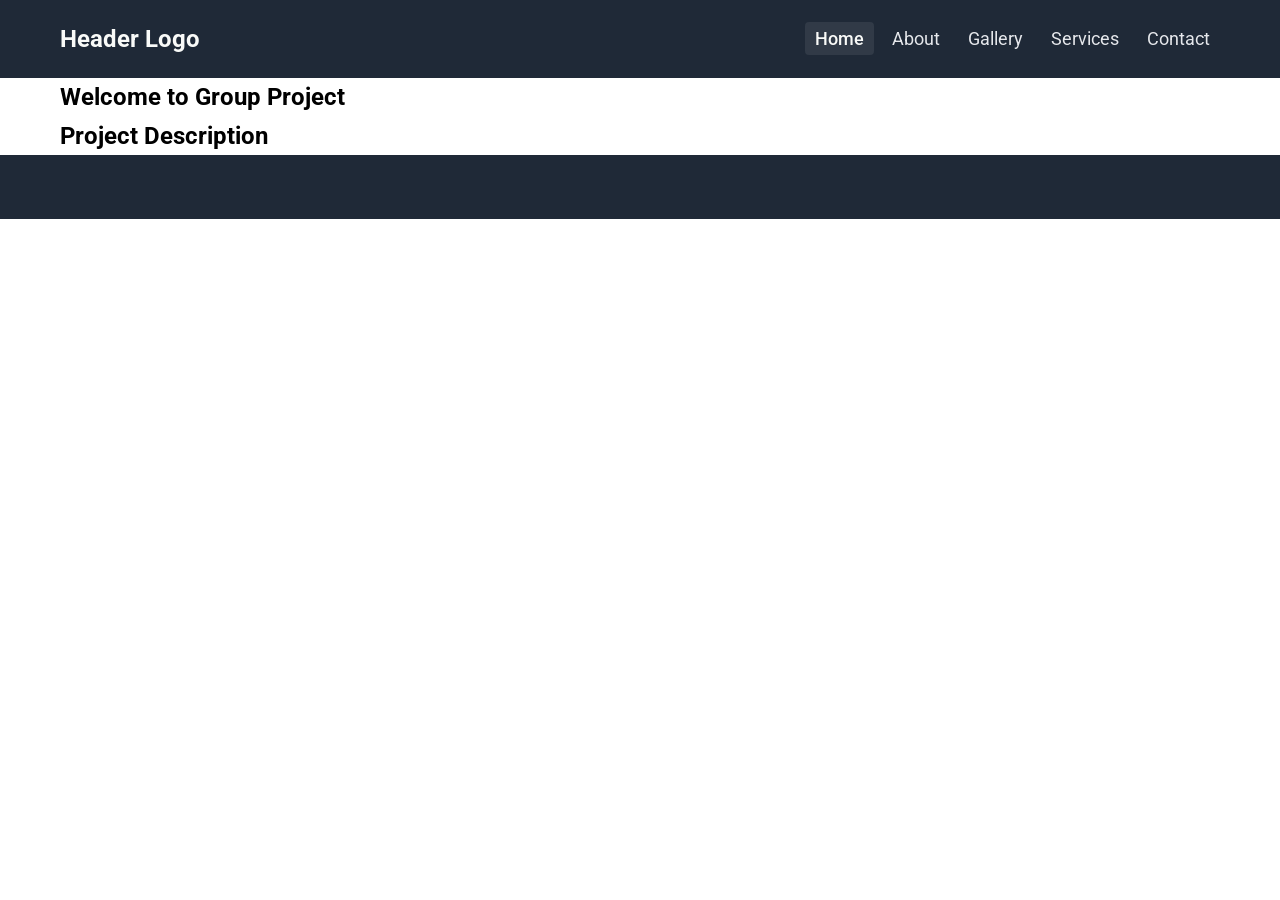
==== index.html @ 95d6ca6b "gallery link added" ====
<!DOCTYPE html>
<html lang="en">
<head>
    <meta charset="UTF-8">
    <meta name="viewport"
          content="width=device-width, initial-scale=1.0">
    <meta name="description"
          content="">
    <title>Home | Group Project</title>
    <link rel="stylesheet" href="https://cdnjs.cloudflare.com/ajax/libs/font-awesome/6.5.1/css/all.min.css">
    <link rel="stylesheet" href="css/main.css">
    <link rel="stylesheet" href="css/index.css">
</head>
<body>
    <header class="site-header">
        <div class="container">
            <a href="index.html" class="logo">Header Logo</a>
            <nav class="main-nav"
                 aria-label="Main navigation">
                <input type="checkbox"
                       id="nav-toggle"
                       class="nav-toggle-checkbox">
                <label for="nav-toggle"
                       class="nav-toggle-label"
                       aria-label="Toggle navigation menu">
                    <i class="fa-solid fa-bars"></i>
                </label>
                <ul>
                    <li><a href="index.html"
                           class="active">Home</a></li>
                    <li><a href="about.html">About</a></li>
                    <li><a href="gallery.html">Gallery</a></li>
                    <li><a href="services.html">Services</a></li>
                    <li><a href="contact.html">Contact</a></li>
                </ul>
            </nav>
        </div>
    </header>

    <main>
        <section class="hero">
            <div class="container">
                <h1>Welcome to Group Project</h1>
                <h2>Project Description</h2>

                <p></p>
            </div>
        </section>
    </main>

    <footer class="site-footer">
        <div class="container">
            <p></p>
        </div>
    </footer>
</body>
</html>
---- css/main.css ----
@import url('https://fonts.googleapis.com/css2?family=Roboto:wght@300;400;500;700&display=swap');

:root {
    --color-dark: #1F2937;
    --color-blue: #3882F6;
    --color-light-gray: #E5E7EB;
    --color-white: #F9FAF8;
    --color-page-bg: #FFFFFF;
    --color-blue-hover: #2563EB;
}

* {
    margin: 0;
    padding: 0;
    box-sizing: border-box;
}

body {
    font-family: 'Roboto', sans-serif;
    font-weight: 400;
    line-height: 1.6;
}

a {
    text-decoration: none;
}

ul {
    list-style: none;
}

.container {
    max-width: 1200px;
    margin: 0 auto;
    padding: 0 20px;
    width: 100%;
}

.btn {
    background-color: var(--color-blue);
    color: var(--color-white);
    padding: 8px 24px;
    border: none;
    border-radius: 4px;
    cursor: pointer;
    display: inline-block;
    font-size: 16px;
    font-family: inherit;
    transition: background-color 0.2s ease;
}

.btn:hover {
    background-color: var(--color-blue-hover);
}

.btn-outline {
    background-color: transparent;
    border: 2px solid var(--color-white);
    color: var(--color-white);
    border-radius: 4px;
}

.btn-outline:hover {
    background-color: var(--color-white);
    color: var(--color-blue);
}

img {

    max-width: 100%;
    height: auto;
    display: block;

}

.site-header {
    background-color: var(--color-dark);
    padding: 20px 0;
}

.site-header .container {

    display: flex;
    justify-content: space-between;
    align-items: center;
    gap: 20px;
}

.logo {
    font-size: 24px;
    font-weight: 700;
    color: var(--color-white);
}

.main-nav a {
    color: var(--color-light-gray);
    font-size: 18px;
    padding: 6px 10px;
    border-radius: 4px;
    transition: color 0.2s ease, background-color 0.2s ease;
}

.main-nav a:hover {
    color: var(--color-white);
}

.main-nav a.active {
    font-weight: 500;
    color: var(--color-white);
    background-color: rgba(255, 255, 255, 0.08);
}

.main-nav ul {
    display: flex;
    flex-direction: row;
    gap: 8px;
    align-items: center;
}

.nav-toggle-checkbox {
    display: none;
}

.nav-toggle-label {
    display: none;
    font-size: 24px;
    color: var(--color-white);
    cursor: pointer;
    padding: 4px 8px;
    border-radius: 4px;
    transition: background-color 0.2s ease;
}

.nav-toggle-label:hover {
    background-color: rgba(255, 255, 255, 0.08);
}

.site-footer {
    background-color: var(--color-dark);
    color: var(--color-light-gray);
    padding: 32px 0;
    text-align: center;
}

/* ===== MEDIA QUERIES (Phase 2, point 11) ===== */

/* Mobile: less than 768px — show burger, show vertical menu when checked */
@media (max-width: 767px) {
    .nav-toggle-label {
        display: inline-block;
    }

    .main-nav {
        position: relative;
    }

    .main-nav ul {
        display: none;
        position: absolute;
        top: calc(100% + 20px);
        right: 0;
        background-color: var(--color-dark);
        flex-direction: column;
        gap: 0;
        min-width: 220px;
        padding: 12px 16px;
        border-radius: 8px;
        box-shadow: 0 8px 24px rgba(0, 0, 0, 0.3);
        z-index: 100;
    }

    .main-nav ul li {
        width: 100%;
    }

    .main-nav ul li a {
        display: block;
        padding: 12px 16px;
        width: 100%;
        text-align: left;
        border-radius: 6px;
    }

    .main-nav ul li a:hover,
    .main-nav ul li a.active {
        background-color: rgba(255, 255, 255, 0.08);
    }

    /* CSS-only magic: when checkbox is checked, show the nav menu */
    .nav-toggle-checkbox:checked ~ ul {
        display: flex;
    }
}

/* Small mobile: tighter padding on container */
@media (max-width: 576px) {
    .container {
        padding: 0 16px;
    }

    .site-header {
        padding: 16px 0;
    }

    .logo {
        font-size: 20px;
    }
}
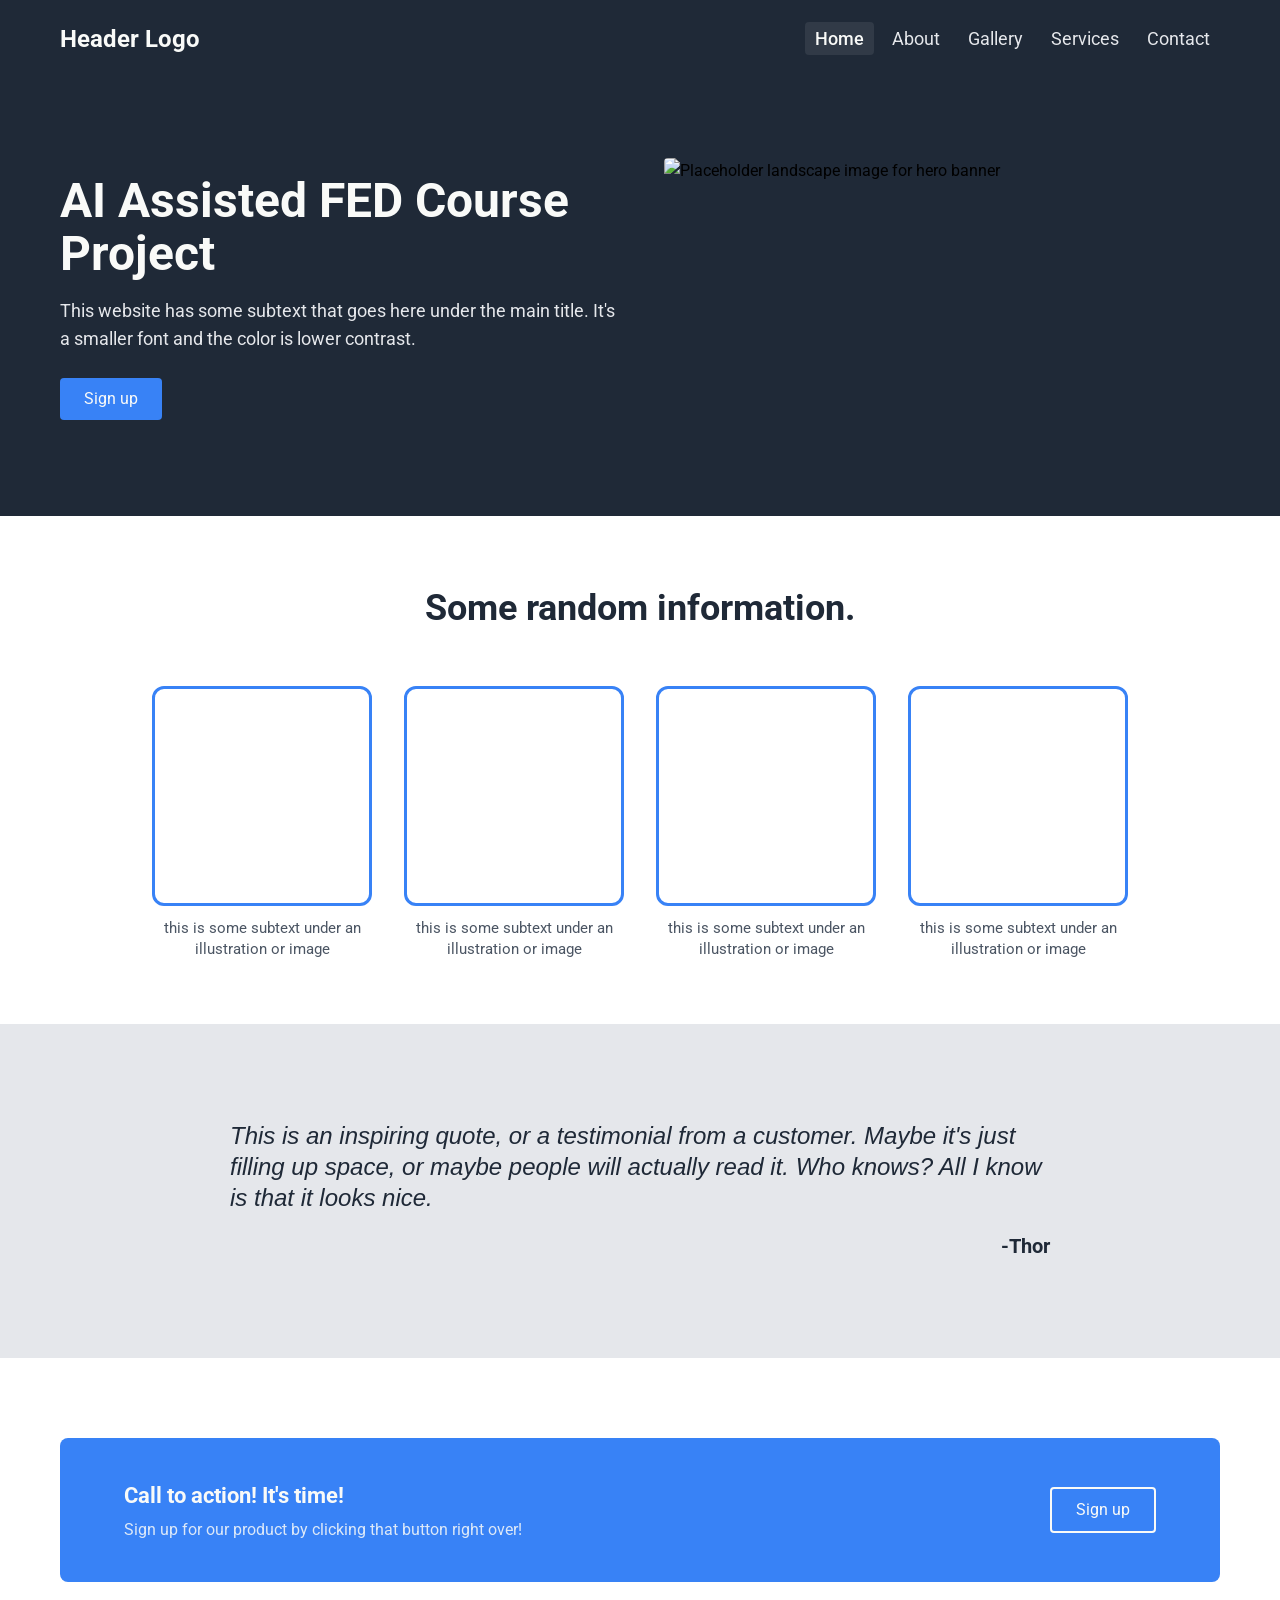
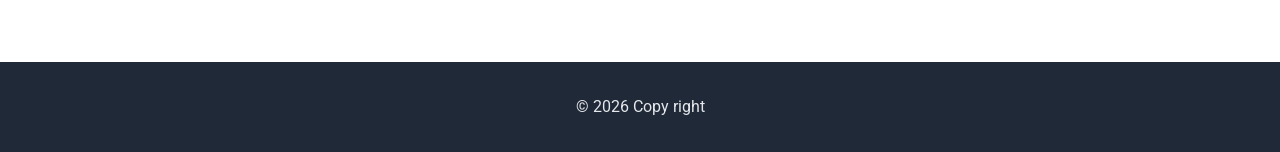
==== commit 4b489096: "index.html and main.css updated" ====
--- a/index.html
+++ b/index.html
@@ -1,33 +1,27 @@
 <!DOCTYPE html>
 <html lang="en">
+
 <head>
     <meta charset="UTF-8">
-    <meta name="viewport"
-          content="width=device-width, initial-scale=1.0">
-    <meta name="description"
-          content="">
+    <meta name="viewport" content="width=device-width, initial-scale=1.0">
+    <meta name="description" content="">
     <title>Home | Group Project</title>
     <link rel="stylesheet" href="https://cdnjs.cloudflare.com/ajax/libs/font-awesome/6.5.1/css/all.min.css">
     <link rel="stylesheet" href="css/main.css">
     <link rel="stylesheet" href="css/index.css">
 </head>
+
 <body>
     <header class="site-header">
         <div class="container">
             <a href="index.html" class="logo">Header Logo</a>
-            <nav class="main-nav"
-                 aria-label="Main navigation">
-                <input type="checkbox"
-                       id="nav-toggle"
-                       class="nav-toggle-checkbox">
-                <label for="nav-toggle"
-                       class="nav-toggle-label"
-                       aria-label="Toggle navigation menu">
+            <nav class="main-nav" aria-label="Main navigation">
+                <input type="checkbox" id="nav-toggle" class="nav-toggle-checkbox">
+                <label for="nav-toggle" class="nav-toggle-label" aria-label="Toggle navigation menu">
                     <i class="fa-solid fa-bars"></i>
                 </label>
                 <ul>
-                    <li><a href="index.html"
-                           class="active">Home</a></li>
+                    <li><a href="index.html" class="active">Home</a></li>
                     <li><a href="about.html">About</a></li>
                     <li><a href="gallery.html">Gallery</a></li>
                     <li><a href="services.html">Services</a></li>
@@ -40,18 +34,87 @@
     <main>
         <section class="hero">
             <div class="container">
-                <h1>Welcome to Group Project</h1>
-                <h2>Project Description</h2>
-
-                <p></p>
+                <div class="hero-wrapper">
+                    <div class="hero-text">
+                        <h1>AI Assisted FED Course Project</h1>
+                        <p>This website has some subtext that goes here under the
+                            main title. It's a smaller font and the color is lower
+                            contrast.</p>
+                        <a class="btn" href="#">Sign up</a>
+                    </div>
+                    <figure class="hero-image">
+                        <img src="https://picsum.photos/id/1018/600/300"
+                            alt="Placeholder landscape image for hero banner" width="500" height="250">
+                    </figure>
+                </div>
             </div>
         </section>
+
+        <section class="info">
+            <div class="container">
+
+                <h2 class="info-heading">Some random information.</h2>
+
+                <div class="info-grid">
+
+                    <article class="info-card">
+                        <div class="info-card-box"></div>
+                        <p class="info-card-text">this is some subtext under an illustration or image</p>
+                    </article>
+
+                    <article class="info-card">
+                        <div class="info-card-box"></div>
+                        <p class="info-card-text">this is some subtext under an illustration or image</p>
+                    </article>
+
+                    <article class="info-card">
+                        <div class="info-card-box"></div>
+                        <p class="info-card-text">this is some subtext under an illustration or image</p>
+                    </article>
+
+                    <article class="info-card">
+                        <div class="info-card-box"></div>
+                        <p class="info-card-text">this is some subtext under an illustration or image</p>
+                    </article>
+                </div>
+            </div>
+        </section>
+
+        <section class="quote">
+            <div class="container">
+                <div class="quote-inner">
+                    <blockquote class="quote-text">
+                        This is an inspiring quote, or a testimonial from a customer.
+                        Maybe it's just filling up space, or maybe people will actually
+                        read it. Who knows? All I know is that it looks nice.
+                    </blockquote>
+                    <p class="quote-author">-Thor</p>
+                </div>
+            </div>
+        </section>
+
+        <section class="cta">
+            <div class="container">
+                <div class="cta-banner">
+                    <div class="cta-text">
+                        <h3>Call to action! It's time!</h3>
+                        <p>Sign up for our product by clicking that button right over!</p>
+                    </div>
+                    <div class="cta-button">
+                        <a class="btn btn-outline" href="#">Sign up</a>
+                    </div>
+                </div>
+            </div>
+
+        </section>
+
     </main>
 
     <footer class="site-footer">
         <div class="container">
-            <p></p>
+            <p>&copy; 2026 Copy right</p>
         </div>
     </footer>
 </body>
-</html>
+
+</html>
--- a/css/main.css
+++ b/css/main.css
@@ -142,7 +142,7 @@
     text-align: center;
 }
 
-/* ===== MEDIA QUERIES (Phase 2, point 11) ===== */
+/* ===== MEDIA QUERIES */
 
 /* Mobile: less than 768px — show burger, show vertical menu when checked */
 @media (max-width: 767px) {
@@ -187,7 +187,7 @@
     }
 
     /* CSS-only magic: when checkbox is checked, show the nav menu */
-    .nav-toggle-checkbox:checked ~ ul {
+    .nav-toggle-checkbox:checked~ul {
         display: flex;
     }
 }
--- a/css/index.css
+++ b/css/index.css
@@ -0,0 +1,158 @@
+/* ===== HERO SECTION ===== */
+.hero {
+    background-color: var(--color-dark);
+    padding: 80px 0;
+}
+
+.hero-wrapper {
+    display: flex;
+    justify-content: space-between;
+    align-items: center;
+    gap: 48px;
+    flex-wrap: wrap;
+}
+
+.hero-text {
+    flex: 1;
+    min-width: 280px;
+}
+
+.hero-text h1 {
+    font-size: 48px;
+    font-weight: 700;
+    color: var(--color-white);
+    line-height: 1.1;
+    margin-bottom: 16px;
+}
+
+.hero-text p {
+    font-size: 18px;
+    color: var(--color-light-gray);
+    margin-bottom: 24px;
+}
+
+.hero-image {
+    flex: 1;
+    min-width: 280px;
+}
+
+.hero-image img {
+    width: 100%;
+    height: auto;
+    border-radius: 4px;
+}
+
+/* ===== INFORMATION / CARDS SECTION ===== */
+.info {
+    padding: 64px 0;
+}
+
+.info-heading {
+    font-size: 36px;
+    font-weight: 700;
+    color: var(--color-dark);
+    text-align: center;
+    margin-bottom: 48px;
+}
+
+/* FLEX PARENT: it makes 4 cards sit side-by-side in a row */
+.info-grid {
+    display: flex;
+    justify-content: center;
+    gap: 32px;
+    flex-wrap: wrap;
+}
+
+/* FLEX CHILD: each card */
+.info-card {
+    flex: 1 1 180px;
+    max-width: 220px;
+    text-align: center;
+    display: flex;
+    flex-direction: column;
+    align-items: center;
+    gap: 12px;
+}
+
+/* Empty square placeholder box */
+.info-card-box {
+    width: 100%;
+    aspect-ratio: 1 / 1;
+    border: 3px solid var(--color-blue);
+    border-radius: 12px;
+}
+
+.info-card-text {
+    font-size: 15px;
+    color: #4B5563;
+    line-height: 1.4;
+}
+
+/* ===== QUOTE / TESTIMONIAL SECTION ===== */
+
+.quote {
+    background-color: var(--color-light-gray);
+    padding: 96px 0;
+}
+
+.quote-inner {
+    max-width: 820px;
+    margin: 0 auto;
+    display: flex;
+    flex-direction: column;
+    gap: 16px;
+}
+
+.quote-text {
+    font-size: 24px;
+    font-weight: 300;
+    font-style: italic;
+    line-height: 1.3;
+    color: var(--color-dark);
+}
+
+.quote-author {
+    align-self: flex-end;
+    font-size: 20px;
+    font-weight: 700;
+    color: var(--color-dark);
+
+}
+
+/* ===== CALL TO ACTION BANNER SECTION ===== */
+
+
+.cta {
+    padding: 80px 0;
+}
+
+.cta-banner {
+    background-color: var(--color-blue);
+    border-radius: 8px;
+    padding: 40px 64px;
+    display: flex;
+    justify-content: space-between;
+    align-items: center;
+    gap: 32px;
+    flex-wrap: wrap;
+}
+
+.cta-text h3 {
+    font-size: 22px;
+    font-weight: 700;
+    color: var(--color-white);
+    margin-bottom: 4px;
+}
+
+.cta-text p {
+
+    font-size: 16px;
+    color: rgba(249, 250, 248, 0.85);
+
+
+}
+
+.btn-outline {
+    background-color: transparent;
+    border: 2px solid var(--color-white);
+}
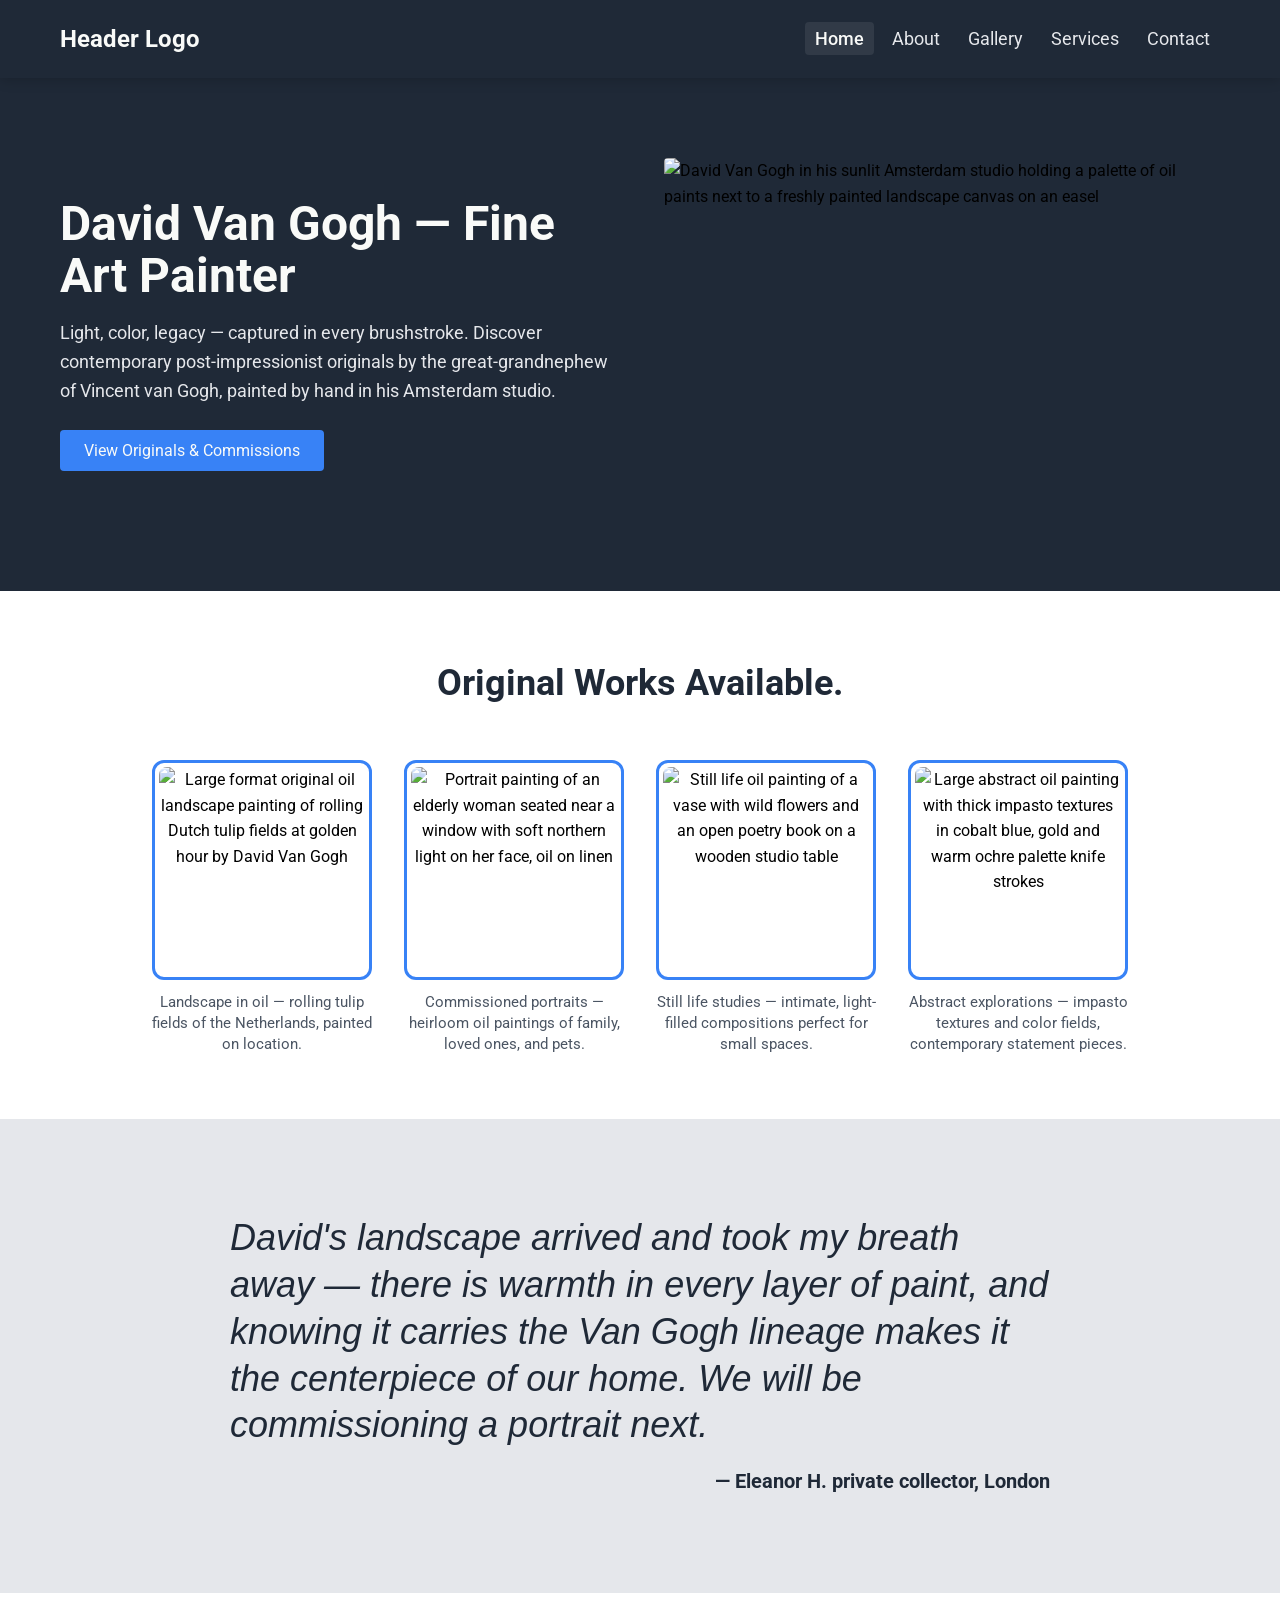
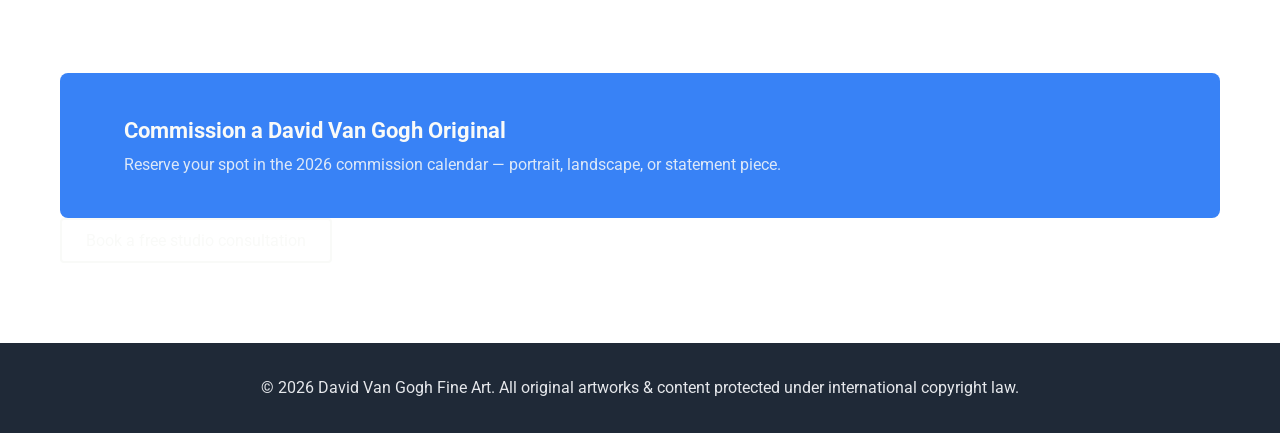
==== commit b7152b14: "about.html file updated" ====
--- a/index.html
+++ b/index.html
@@ -36,15 +36,16 @@
             <div class="container">
                 <div class="hero-wrapper">
                     <div class="hero-text">
-                        <h1>AI Assisted FED Course Project</h1>
-                        <p>This website has some subtext that goes here under the
-                            main title. It's a smaller font and the color is lower
-                            contrast.</p>
-                        <a class="btn" href="#">Sign up</a>
+                        <h1>David Van Gogh — Fine Art Painter</h1>
+                        <p>Light, color, legacy — captured in every brushstroke. Discover contemporary
+                            post-impressionist originals by the great-grandnephew of Vincent van Gogh,
+                            painted by hand in his Amsterdam studio.</p>
+                        <a class="btn" href="#">View Originals &amp; Commissions</a>
                     </div>
                     <figure class="hero-image">
-                        <img src="https://picsum.photos/id/1018/600/300"
-                            alt="Placeholder landscape image for hero banner" width="500" height="250">
+                        <img src="https://picsum.photos/seed/davidvanggogh-studio/700/440"
+                            alt="David Van Gogh in his sunlit Amsterdam studio holding a palette of oil paints next to a freshly painted landscape canvas on an easel"
+                            width="600" height="380">
                     </figure>
                 </div>
             </div>
@@ -53,28 +54,49 @@
         <section class="info">
             <div class="container">
 
-                <h2 class="info-heading">Some random information.</h2>
+                <h2 class="info-heading">Original Works Available.</h2>
 
                 <div class="info-grid">
 
                     <article class="info-card">
-                        <div class="info-card-box"></div>
-                        <p class="info-card-text">this is some subtext under an illustration or image</p>
+                        <figure class="info-card-box featured-card">
+                            <img src="https://picsum.photos/seed/dvg-landscape/500/500"
+                                alt="Large format original oil landscape painting of rolling Dutch tulip fields at golden hour by David Van Gogh"
+                                width="220" height="220">
+                        </figure>
+                        <p class="info-card-text">Landscape in oil — rolling tulip fields of the Netherlands, painted on
+                            location.</p>
                     </article>
 
                     <article class="info-card">
-                        <div class="info-card-box"></div>
-                        <p class="info-card-text">this is some subtext under an illustration or image</p>
+                        <figure class="info-card-box featured-card">
+                            <img src="https://picsum.photos/seed/dvg-portrait/500/500"
+                                alt="Portrait painting of an elderly woman seated near a window with soft northern light on her face, oil on linen"
+                                width="220" height="220">
+                        </figure>
+                        <p class="info-card-text">Commissioned portraits — heirloom oil paintings of family, loved ones,
+                            and pets.</p>
+                    </article>
                     </article>
 
                     <article class="info-card">
-                        <div class="info-card-box"></div>
-                        <p class="info-card-text">this is some subtext under an illustration or image</p>
+                        <figure class="info-card-box featured-card">
+                            <img src="https://picsum.photos/seed/dvg-stilllife/500/500"
+                                alt="Still life oil painting of a vase with wild flowers and an open poetry book on a wooden studio table"
+                                width="220" height="220">
+                        </figure>
+                        <p class="info-card-text">Still life studies — intimate, light-filled compositions perfect for
+                            small spaces.</p>
                     </article>
 
                     <article class="info-card">
-                        <div class="info-card-box"></div>
-                        <p class="info-card-text">this is some subtext under an illustration or image</p>
+                        <figure class="info-card-box featured-card">
+                            <img src="https://picsum.photos/seed/dvg-abstract/500/500"
+                                alt="Large abstract oil painting with thick impasto textures in cobalt blue, gold and warm ochre palette knife strokes"
+                                width="220" height="220">
+                        </figure>
+                        <p class="info-card-text">Abstract explorations — impasto textures and color fields,
+                            contemporary statement pieces.</p>
                     </article>
                 </div>
             </div>
@@ -84,11 +106,11 @@
             <div class="container">
                 <div class="quote-inner">
                     <blockquote class="quote-text">
-                        This is an inspiring quote, or a testimonial from a customer.
-                        Maybe it's just filling up space, or maybe people will actually
-                        read it. Who knows? All I know is that it looks nice.
+                        David's landscape arrived and took my breath away — there is warmth in every
+                        layer of paint, and knowing it carries the Van Gogh lineage makes it the centerpiece
+                        of our home. We will be commissioning a portrait next.
                     </blockquote>
-                    <p class="quote-author">-Thor</p>
+                    <p class="quote-author">— Eleanor H. private collector, London</p>
                 </div>
             </div>
         </section>
@@ -97,13 +119,16 @@
             <div class="container">
                 <div class="cta-banner">
                     <div class="cta-text">
-                        <h3>Call to action! It's time!</h3>
-                        <p>Sign up for our product by clicking that button right over!</p>
-                    </div>
-                    <div class="cta-button">
-                        <a class="btn btn-outline" href="#">Sign up</a>
+                        <h3>Commission a David Van Gogh Original</h3>
+                        <p>Reserve your spot in the 2026 commission calendar — portrait, landscape, or statement piece.
+                        </p>
                     </div>
                 </div>
+                <div class="cta-button">
+                    <a class="btn btn-outline" href="contact.html">Book a free studio consultation</a>
+            </div>
+                </div>
+            </div>
             </div>
 
         </section>
@@ -112,7 +137,7 @@
 
     <footer class="site-footer">
         <div class="container">
-            <p>&copy; 2026 Copy right</p>
+            <p>&copy; 2026 David Van Gogh Fine Art. All original artworks &amp; content protected under international copyright law.</p>
         </div>
     </footer>
 </body>
--- a/css/main.css
+++ b/css/main.css
@@ -15,6 +15,11 @@
     box-sizing: border-box;
 }
 
+html {
+    scroll-behavior: smooth;
+    scroll-padding-top: 80px;
+}
+
 body {
     font-family: 'Roboto', sans-serif;
     font-weight: 400;
@@ -76,6 +81,14 @@
 .site-header {
     background-color: var(--color-dark);
     padding: 20px 0;
+
+    /* ---------- NEW: STICKY NAV ---------- */
+
+    position: sticky;
+    top: 0;
+    z-index: 999;
+    box-shadow: 0 2px 12px rgba(0, 0, 0, 0.18);
+    transition: box-shadow 0.3s ease;
 }
 
 .site-header .container {
@@ -97,7 +110,7 @@
     font-size: 18px;
     padding: 6px 10px;
     border-radius: 4px;
-    transition: color 0.2s ease, background-color 0.2s ease;
+    transition: color 0.3s ease, background-color 0.3s ease;
 }
 
 .main-nav a:hover {
@@ -134,6 +147,44 @@
 .nav-toggle-label:hover {
     background-color: rgba(255, 255, 255, 0.08);
 }
+
+
+/* ===== CALL TO ACTION BANNER SECTION ===== */
+
+
+.cta {
+    padding: 80px 0;
+}
+
+.cta-banner {
+    background-color: var(--color-blue);
+    border-radius: 8px;
+    padding: 40px 64px;
+    display: flex;
+    justify-content: space-between;
+    align-items: center;
+    gap: 32px;
+    flex-wrap: wrap;
+}
+
+.cta-text h3 {
+    font-size: 22px;
+    font-weight: 700;
+    color: var(--color-white);
+    margin-bottom: 4px;
+}
+
+.cta-text p {
+
+    font-size: 16px;
+    color: rgba(249, 250, 248, 0.85);
+}
+
+.btn-outline {
+    background-color: transparent;
+    border: 2px solid var(--color-white);
+}
+
 
 .site-footer {
     background-color: var(--color-dark);
--- a/css/index.css
+++ b/css/index.css
@@ -104,7 +104,7 @@
 }
 
 .quote-text {
-    font-size: 24px;
+    font-size: 36px;
     font-weight: 300;
     font-style: italic;
     line-height: 1.3;
@@ -119,40 +119,149 @@
 
 }
 
-/* ===== CALL TO ACTION BANNER SECTION ===== */
-
-
-.cta {
-    padding: 80px 0;
-}
-
-.cta-banner {
-    background-color: var(--color-blue);
+
+/* ===== HOME PAGE RESPONSIVE MEDIA QUERIES ===== */
+
+/* ---------- Tablet (max 992px) ---------- */
+@media (max-width: 992px) {
+
+    /* Hero section: reduce font sizes slightly */
+    .hero {
+        padding: 64px 0;
+    }
+
+    .hero-text h1 {
+        font-size: 40px;
+    }
+
+    /* Info cards: max-width narrower per card so 2 fit side-by-side nicely */
+    .info-card {
+        max-width: 200px;
+    }
+
+    /* Quote section: reduce size from 36px → 30px */
+    .quote {
+        padding: 80px 0;
+    }
+
+    .quote-text {
+        font-size: 30px;
+    }
+
+    /* CTA banner reduce padding */
+    .cta {
+        padding: 64px 0;
+    }
+
+    .cta-banner {
+        padding: 32px 48px;
+    }
+}
+
+/* ---------- Mobile landscape (max 768px) — burger menu kicks in here ---------- */
+@media (max-width: 768px) {
+
+    /* Hero: even smaller headings, reduce padding */
+    .hero {
+        padding: 48px 0;
+    }
+
+    .hero-text h1 {
+        font-size: 32px;
+    }
+
+    .hero-text p {
+        font-size: 16px;
+    }
+
+    /* Info heading 36 → 28px */
+    .info-heading {
+        font-size: 28px;
+        margin-bottom: 32px;
+    }
+
+    .info-card {
+        max-width: 240px;   /* 2 cards per row on mobile */
+        flex: 1 1 44%;
+    }
+
+    /* Quote further reduction */
+    .quote {
+        padding: 64px 0;
+    }
+
+    .quote-text {
+        font-size: 24px;
+    }
+
+    .quote-author {
+        font-size: 18px;
+    }
+
+    /* CTA banner: stacked (wrap already does this) */
+    .cta-banner {
+        padding: 28px 32px;
+    }
+
+    .cta-text h3 {
+        font-size: 20px;
+    }
+}
+
+/* ---------- Small Mobile (max 576px) — 1 card per column, smallest text ---------- */
+@media (max-width: 576px) {
+
+    .hero-text h1 {
+        font-size: 28px;
+    }
+
+    .info-heading {
+        font-size: 24px;
+    }
+
+    /* 1 column cards only */
+    .info-card {
+        flex: 1 1 100%;
+        max-width: 100%;
+    }
+
+    .info-card-box {
+        max-width: 260px;     /* stop square from being huge on small phones */
+        margin: 0 auto;
+    }
+
+    .quote-text {
+        font-size: 20px;
+    }
+
+    .cta-banner {
+        padding: 24px;
+        text-align: center;
+        flex-direction: column;
+        align-items: center;
+    }
+}
+
+
+/* test on Iphone 12 /ipad/Desktop sizes*/
+
+
+/*  */
+.info-card-box.featured-card {
+    display: flex;
+    padding: 4px;
+    overflow: hidden;
+}
+
+.info-card-box.featured-card > img {
+    width: 100%;
+    height: 100%;
+    object-fit: cover;
+    display: block;
     border-radius: 8px;
-    padding: 40px 64px;
-    display: flex;
-    justify-content: space-between;
-    align-items: center;
-    gap: 32px;
-    flex-wrap: wrap;
-}
-
-.cta-text h3 {
-    font-size: 22px;
-    font-weight: 700;
-    color: var(--color-white);
-    margin-bottom: 4px;
-}
-
-.cta-text p {
-
-    font-size: 16px;
-    color: rgba(249, 250, 248, 0.85);
-
-
-}
-
-.btn-outline {
-    background-color: transparent;
-    border: 2px solid var(--color-white);
+}
+
+.info-card:hover .featured-card img {
+    transform: scale(1.03);
+    transition: transform 0.4s ease;
 }
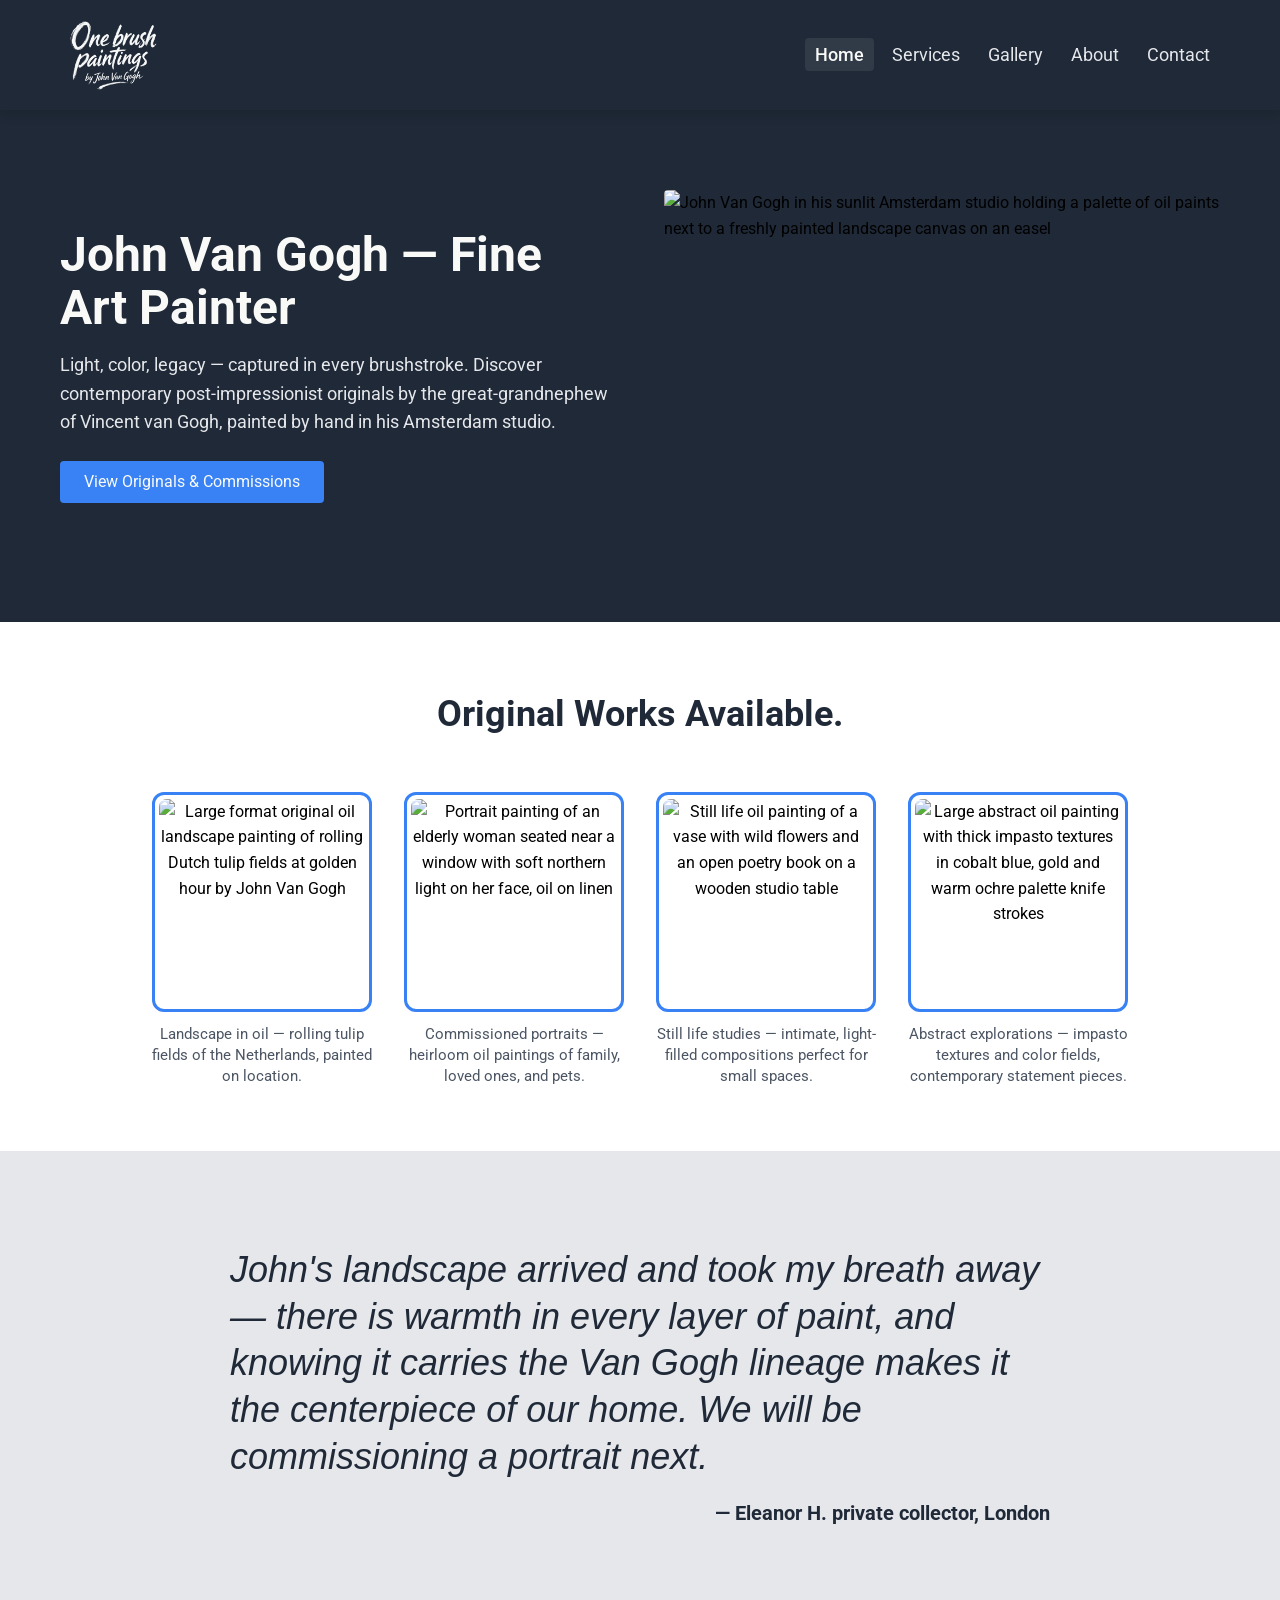
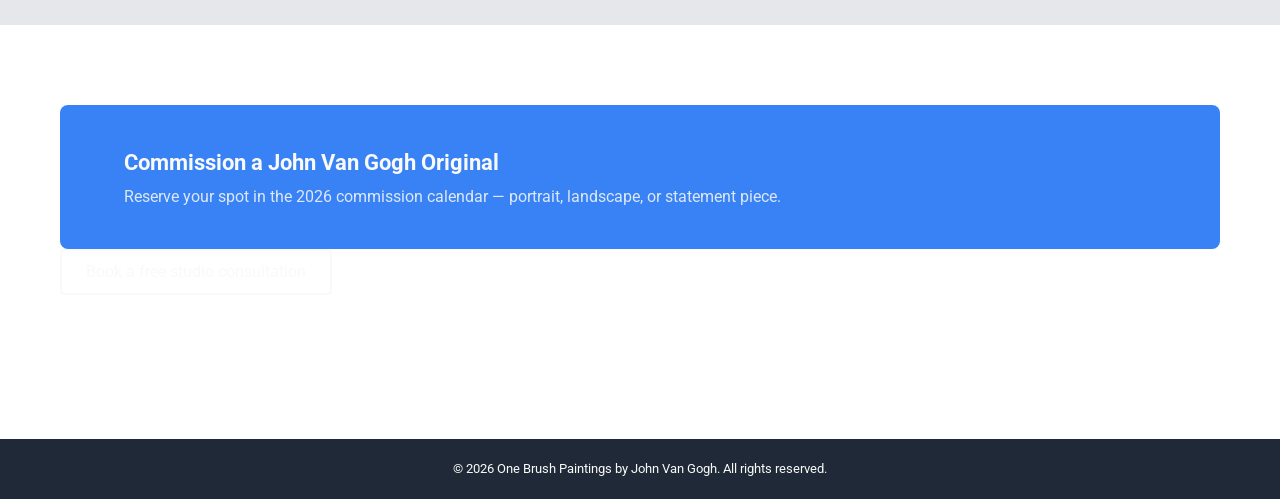
==== commit ecdccc66: "Unify header, hero and footer styles across all pages, fix nav bug and clean dead CSS" ====
--- a/index.html
+++ b/index.html
@@ -14,7 +14,9 @@
 <body>
     <header class="site-header">
         <div class="container">
-            <a href="index.html" class="logo">Header Logo</a>
+            <a href="index.html" class="logo">
+                <img src="images/logo.webp" alt="One brush paintings by John Van Gogh website logo">
+            </a>
             <nav class="main-nav" aria-label="Main navigation">
                 <input type="checkbox" id="nav-toggle" class="nav-toggle-checkbox">
                 <label for="nav-toggle" class="nav-toggle-label" aria-label="Toggle navigation menu">
@@ -22,9 +24,9 @@
                 </label>
                 <ul>
                     <li><a href="index.html" class="active">Home</a></li>
+                    <li><a href="services.html">Services</a></li>
+                    <li><a href="gallery.html">Gallery</a></li>
                     <li><a href="about.html">About</a></li>
-                    <li><a href="gallery.html">Gallery</a></li>
-                    <li><a href="services.html">Services</a></li>
                     <li><a href="contact.html">Contact</a></li>
                 </ul>
             </nav>
@@ -32,11 +34,11 @@
     </header>
 
     <main>
-        <section class="hero">
+        <section class="home-hero">
             <div class="container">
                 <div class="hero-wrapper">
                     <div class="hero-text">
-                        <h1>David Van Gogh — Fine Art Painter</h1>
+                        <h1>John Van Gogh — Fine Art Painter</h1>
                         <p>Light, color, legacy — captured in every brushstroke. Discover contemporary
                             post-impressionist originals by the great-grandnephew of Vincent van Gogh,
                             painted by hand in his Amsterdam studio.</p>
@@ -44,7 +46,7 @@
                     </div>
                     <figure class="hero-image">
                         <img src="https://picsum.photos/seed/davidvanggogh-studio/700/440"
-                            alt="David Van Gogh in his sunlit Amsterdam studio holding a palette of oil paints next to a freshly painted landscape canvas on an easel"
+                            alt="John Van Gogh in his sunlit Amsterdam studio holding a palette of oil paints next to a freshly painted landscape canvas on an easel"
                             width="600" height="380">
                     </figure>
                 </div>
@@ -61,7 +63,7 @@
                     <article class="info-card">
                         <figure class="info-card-box featured-card">
                             <img src="https://picsum.photos/seed/dvg-landscape/500/500"
-                                alt="Large format original oil landscape painting of rolling Dutch tulip fields at golden hour by David Van Gogh"
+                                alt="Large format original oil landscape painting of rolling Dutch tulip fields at golden hour by John Van Gogh"
                                 width="220" height="220">
                         </figure>
                         <p class="info-card-text">Landscape in oil — rolling tulip fields of the Netherlands, painted on
@@ -106,7 +108,7 @@
             <div class="container">
                 <div class="quote-inner">
                     <blockquote class="quote-text">
-                        David's landscape arrived and took my breath away — there is warmth in every
+                        John's landscape arrived and took my breath away — there is warmth in every
                         layer of paint, and knowing it carries the Van Gogh lineage makes it the centerpiece
                         of our home. We will be commissioning a portrait next.
                     </blockquote>
@@ -119,7 +121,7 @@
             <div class="container">
                 <div class="cta-banner">
                     <div class="cta-text">
-                        <h3>Commission a David Van Gogh Original</h3>
+                        <h3>Commission a John Van Gogh Original</h3>
                         <p>Reserve your spot in the 2026 commission calendar — portrait, landscape, or statement piece.
                         </p>
                     </div>
@@ -135,10 +137,9 @@
 
     </main>
 
-    <footer class="site-footer">
-        <div class="container">
-            <p>&copy; 2026 David Van Gogh Fine Art. All original artworks &amp; content protected under international copyright law.</p>
-        </div>
+    <footer class="footer">
+        <img src="images/pincel2.webp" alt="" class="footer-brush">
+        <p>&copy; 2026 One Brush Paintings by John Van Gogh. All rights reserved.</p>
     </footer>
 </body>
 
--- a/css/main.css
+++ b/css/main.css
@@ -180,17 +180,87 @@
     color: rgba(249, 250, 248, 0.85);
 }
 
-.btn-outline {
-    background-color: transparent;
-    border: 2px solid var(--color-white);
-}
-
-
-.site-footer {
+/* ===== SHARED PAGE HERO + FOOTER (gallery, services, contact) ===== */
+
+.logo img {
+    height: 70px;
+    width: auto;
+}
+
+.hero {
     background-color: var(--color-dark);
+    padding: 60px 0;
+}
+
+.hero .container {
+    display: flex;
+    justify-content: space-between;
+    align-items: center;
+    gap: 5%;
+}
+
+.hero article {
+    max-width: 45%;
+}
+
+.hero h1 {
+    font-size: 48px;
+    line-height: 1.2;
+    color: var(--color-white);
+    font-weight: 800;
+    position: relative;
+}
+
+.hero-subtitle {
+    font-size: 18px;
     color: var(--color-light-gray);
-    padding: 32px 0;
+    margin-bottom: 24px;
+}
+
+.animated-gif img {
+    height: clamp(60px, 20vw, 1200px);
+    width: auto;
+}
+
+.footer {
+    display: flex;
+    align-items: center;
+    position: relative;
+    overflow: hidden;
+    min-height: 60px;
+    background-color: var(--color-dark);
+    margin-top: 5%;
+}
+
+.footer-brush {
+    position: absolute;
+    top: 50%;
+    left: -60px;
+    height: 50px;
+    width: auto;
+    transform: translateY(-50%);
+    z-index: 0;
+    animation: footer-brush-cross 8s linear infinite;
+}
+
+.footer p {
+    flex: 1;
+    position: relative;
+    z-index: 1;
+    color: var(--color-white);
+    font-size: small;
     text-align: center;
+}
+
+@keyframes footer-brush-cross {
+    from {
+        left: -60px;
+        transform: translateY(-50%) rotate(0deg);
+    }
+    to {
+        left: 100%;
+        transform: translateY(-50%) rotate(360deg);
+    }
 }
 
 /* ===== MEDIA QUERIES */
@@ -241,6 +311,19 @@
     .nav-toggle-checkbox:checked~ul {
         display: flex;
     }
+
+    .hero {
+        padding: 40px 0;
+    }
+
+    .hero .container {
+        flex-direction: column;
+        text-align: center;
+    }
+
+    .hero article {
+        max-width: 90%;
+    }
 }
 
 /* Small mobile: tighter padding on container */
--- a/css/index.css
+++ b/css/index.css
@@ -1,5 +1,5 @@
 /* ===== HERO SECTION ===== */
-.hero {
+.home-hero {
     background-color: var(--color-dark);
     padding: 80px 0;
 }
@@ -126,7 +126,7 @@
 @media (max-width: 992px) {
 
     /* Hero section: reduce font sizes slightly */
-    .hero {
+    .home-hero {
         padding: 64px 0;
     }
 
@@ -162,7 +162,7 @@
 @media (max-width: 768px) {
 
     /* Hero: even smaller headings, reduce padding */
-    .hero {
+    .home-hero {
         padding: 48px 0;
     }
 
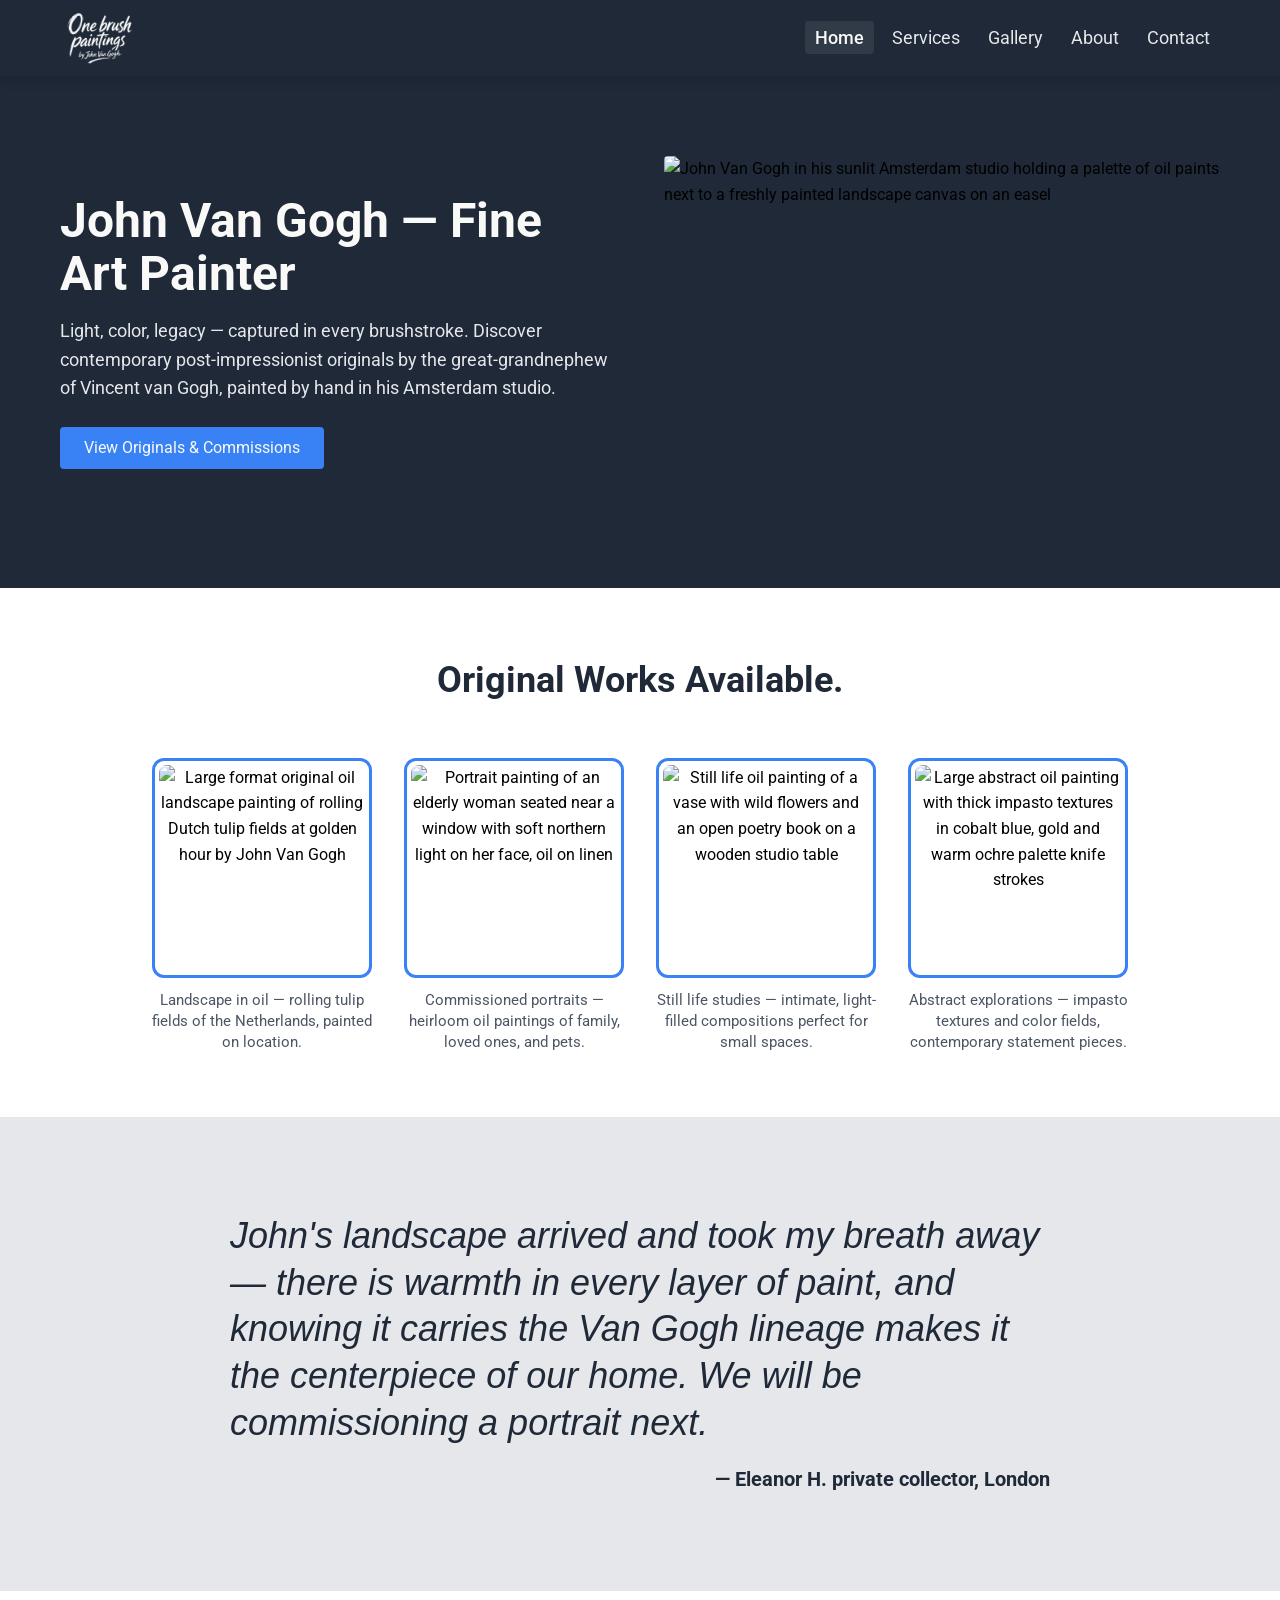
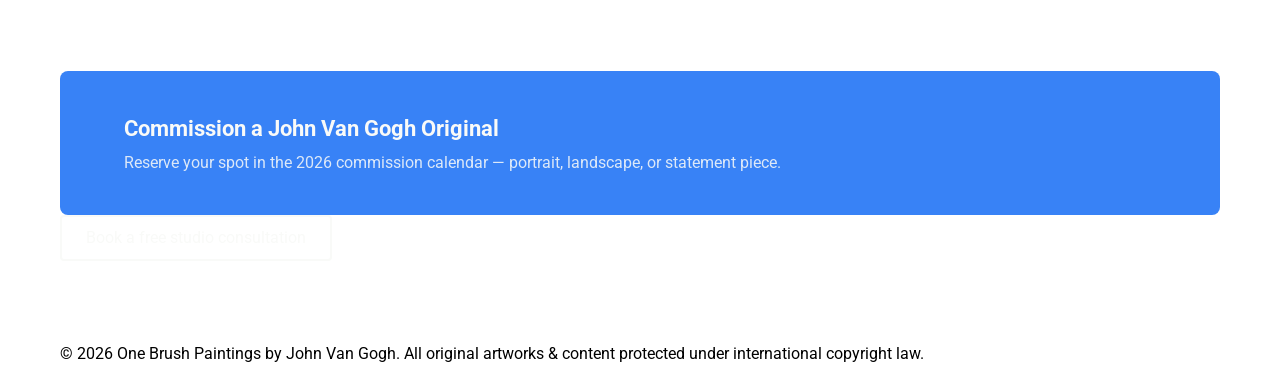
==== commit e05d0e88: "fix(footer): standardize ALL 5 pages to use shared .site-footer class (not orphan .footer) - index.h" ====
--- a/index.html
+++ b/index.html
@@ -137,9 +137,11 @@
 
     </main>
 
-    <footer class="footer">
-        <img src="images/pincel2.webp" alt="" class="footer-brush">
-        <p>&copy; 2026 One Brush Paintings by John Van Gogh. All rights reserved.</p>
+    <footer class="site-footer">
+        <div class="container">
+            <p>&copy; 2026 One Brush Paintings by John Van Gogh. All original artworks &amp;
+               content protected under international copyright law.</p>
+        </div>
     </footer>
 </body>
 
--- a/css/main.css
+++ b/css/main.css
@@ -80,10 +80,9 @@
 
 .site-header {
     background-color: var(--color-dark);
-    padding: 20px 0;
-
-    /* ---------- NEW: STICKY NAV ---------- */
-
+    padding: 12px 0;
+
+    /* ---------- STICKY NAV ---------- */
     position: sticky;
     top: 0;
     z-index: 999;
@@ -92,17 +91,31 @@
 }
 
 .site-header .container {
-
     display: flex;
     justify-content: space-between;
     align-items: center;
     gap: 20px;
+    flex-wrap: wrap;
 }
 
 .logo {
     font-size: 24px;
     font-weight: 700;
     color: var(--color-white);
+    max-width: 260px;
+    line-height: 1;
+    flex-shrink: 0;
+}
+
+/* Prevent the logo image from stretching the header to massive height
+   (logo is a fixed decorative size regardless of its native file dimensions) */
+.logo img {
+    max-height: 52px;
+    max-width: 240px;
+    width: auto;
+    height: auto;
+    display: block;
+    object-fit: contain;
 }
 
 .main-nav a {
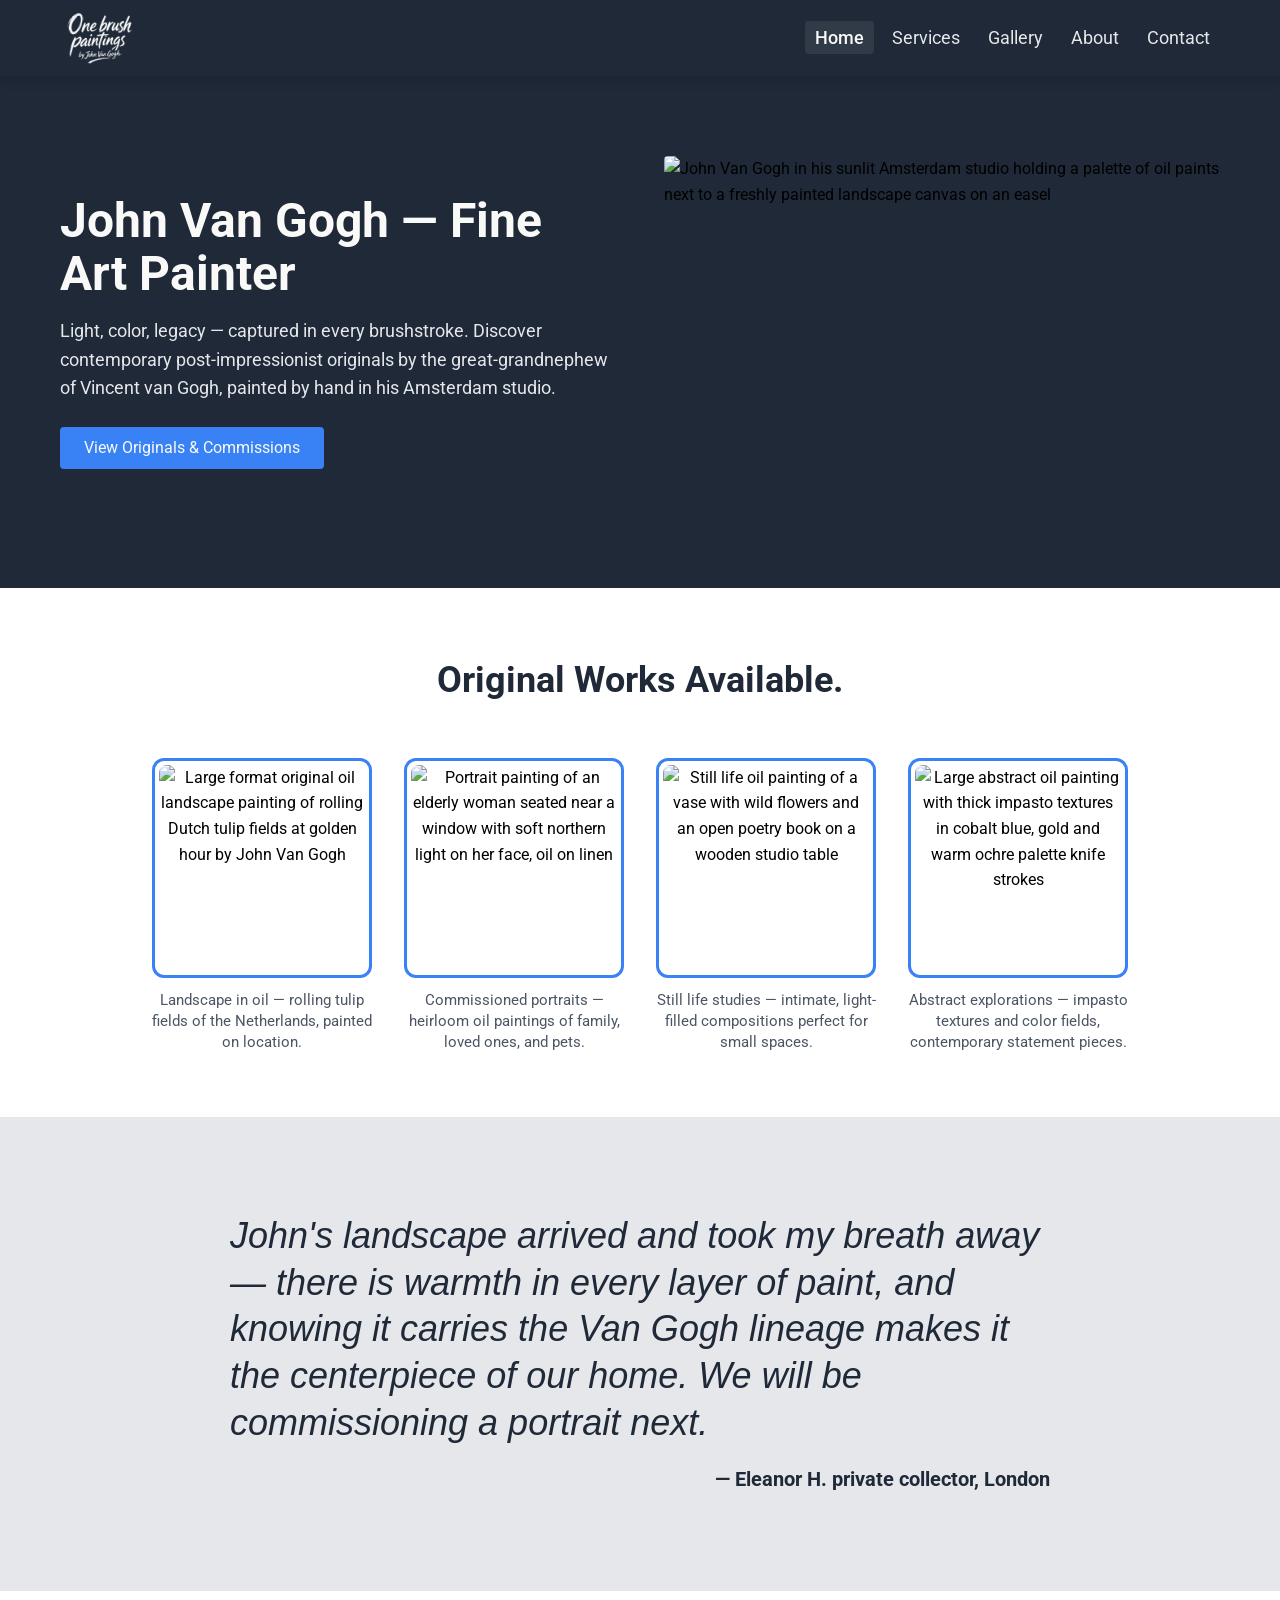
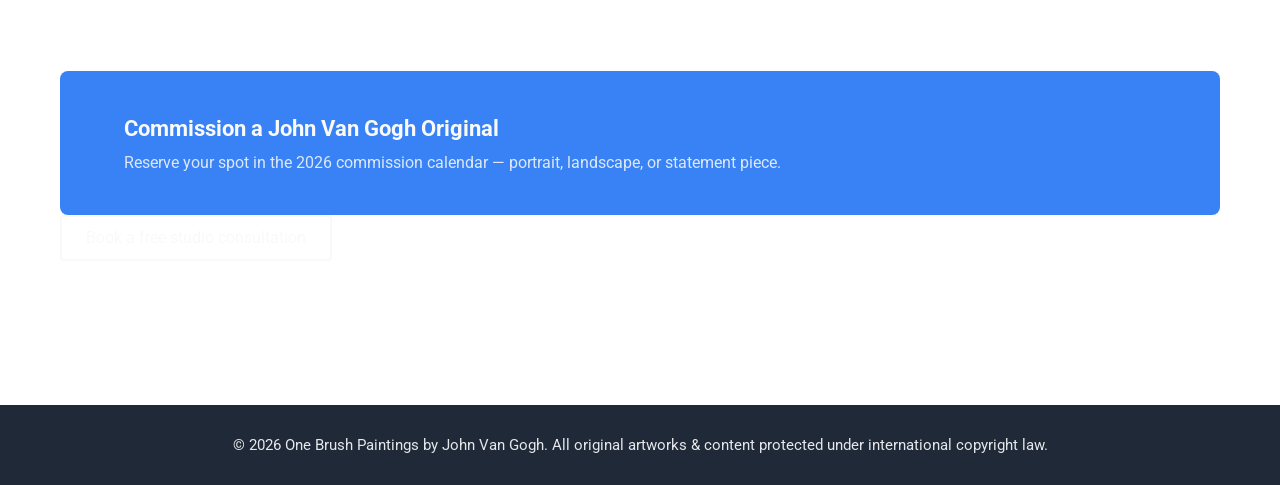
==== commit 4d4f02a4: "final polishing" ====
--- a/index.html
+++ b/index.html
@@ -138,6 +138,7 @@
     </main>
 
     <footer class="site-footer">
+        <img src="images/pincel2.webp" alt="" class="footer-brush">
         <div class="container">
             <p>&copy; 2026 One Brush Paintings by John Van Gogh. All original artworks &amp;
                content protected under international copyright law.</p>
--- a/css/main.css
+++ b/css/main.css
@@ -235,16 +235,20 @@
     width: auto;
 }
 
-.footer {
-    display: flex;
-    align-items: center;
+.site-footer {
+    display: flex;
+    align-items: center;
+    justify-content: center;
     position: relative;
     overflow: hidden;
-    min-height: 60px;
+    min-height: 80px;
     background-color: var(--color-dark);
     margin-top: 5%;
-}
-
+    padding: 24px 20px;
+    text-align: center;
+}
+
+/* Animated brush that sweeps + spins across the footer on repeat */
 .footer-brush {
     position: absolute;
     top: 50%;
@@ -253,16 +257,19 @@
     width: auto;
     transform: translateY(-50%);
     z-index: 0;
+    pointer-events: none;
     animation: footer-brush-cross 8s linear infinite;
 }
 
-.footer p {
+.site-footer p {
     flex: 1;
     position: relative;
     z-index: 1;
-    color: var(--color-white);
-    font-size: small;
-    text-align: center;
+    color: var(--color-light-gray);
+    font-size: 15px;
+    line-height: 1.5;
+    max-width: 820px;
+    margin: 0 auto;
 }
 
 @keyframes footer-brush-cross {
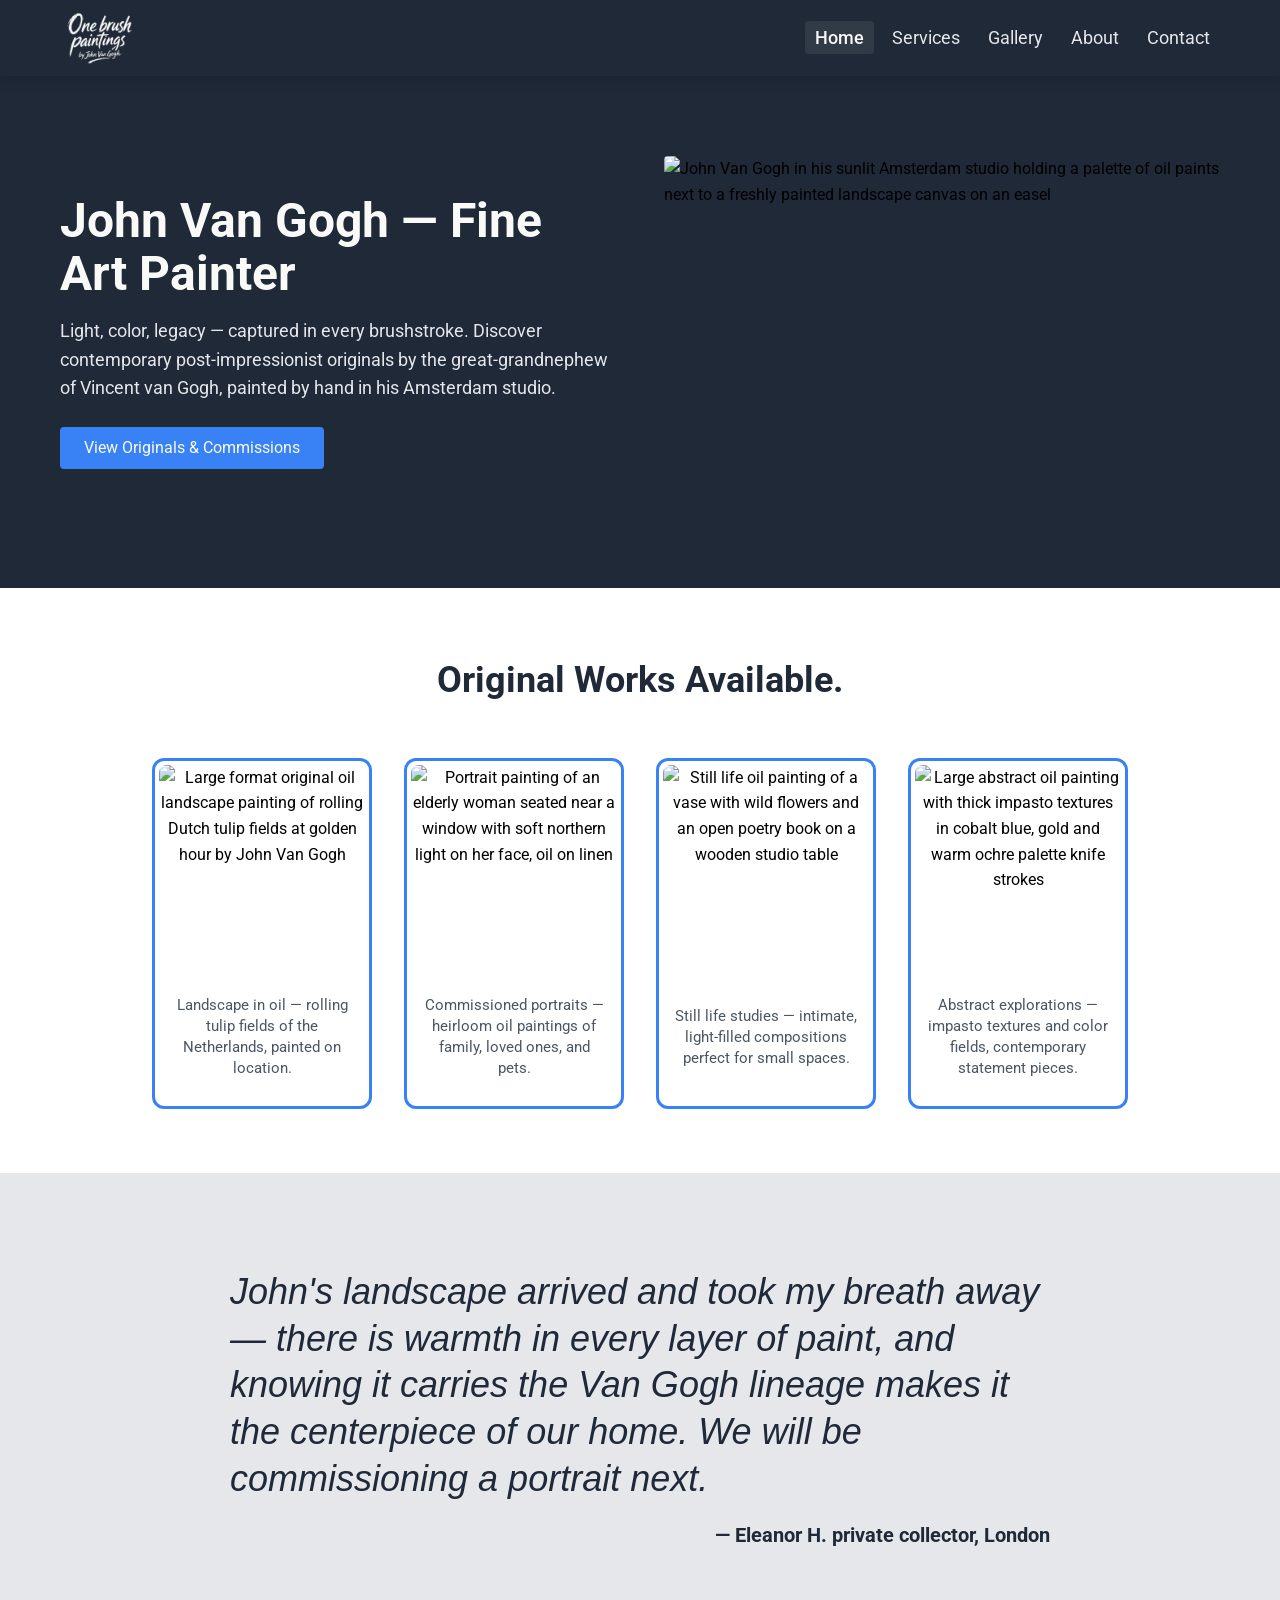
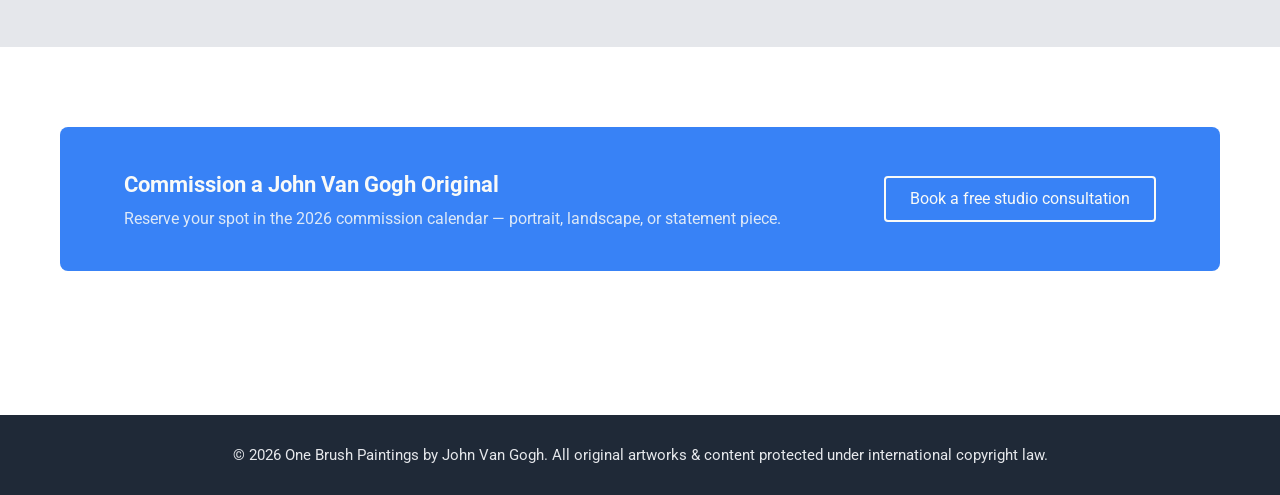
==== commit a43a8c9a: "figure-caption issue solved" ====
--- a/index.html
+++ b/index.html
@@ -5,7 +5,7 @@
     <meta charset="UTF-8">
     <meta name="viewport" content="width=device-width, initial-scale=1.0">
     <meta name="description" content="">
-    <title>Home | Group Project</title>
+    <title>Home | One brush paintings</title>
     <link rel="stylesheet" href="https://cdnjs.cloudflare.com/ajax/libs/font-awesome/6.5.1/css/all.min.css">
     <link rel="stylesheet" href="css/main.css">
     <link rel="stylesheet" href="css/index.css">
@@ -65,9 +65,10 @@
                             <img src="https://picsum.photos/seed/dvg-landscape/500/500"
                                 alt="Large format original oil landscape painting of rolling Dutch tulip fields at golden hour by John Van Gogh"
                                 width="220" height="220">
+                            <figcaption class="info-card-text">Landscape in oil — rolling tulip fields of the
+                                Netherlands, painted on
+                                location.</figcaption>
                         </figure>
-                        <p class="info-card-text">Landscape in oil — rolling tulip fields of the Netherlands, painted on
-                            location.</p>
                     </article>
 
                     <article class="info-card">
@@ -75,10 +76,10 @@
                             <img src="https://picsum.photos/seed/dvg-portrait/500/500"
                                 alt="Portrait painting of an elderly woman seated near a window with soft northern light on her face, oil on linen"
                                 width="220" height="220">
+                            <figcaption class="info-card-text">Commissioned portraits — heirloom oil paintings of
+                                family, loved ones,
+                                and pets.</figcaption>
                         </figure>
-                        <p class="info-card-text">Commissioned portraits — heirloom oil paintings of family, loved ones,
-                            and pets.</p>
-                    </article>
                     </article>
 
                     <article class="info-card">
@@ -86,9 +87,10 @@
                             <img src="https://picsum.photos/seed/dvg-stilllife/500/500"
                                 alt="Still life oil painting of a vase with wild flowers and an open poetry book on a wooden studio table"
                                 width="220" height="220">
+                            <figcaption class="info-card-text">Still life studies — intimate, light-filled compositions
+                                perfect for
+                                small spaces.</figcaption>
                         </figure>
-                        <p class="info-card-text">Still life studies — intimate, light-filled compositions perfect for
-                            small spaces.</p>
                     </article>
 
                     <article class="info-card">
@@ -96,9 +98,9 @@
                             <img src="https://picsum.photos/seed/dvg-abstract/500/500"
                                 alt="Large abstract oil painting with thick impasto textures in cobalt blue, gold and warm ochre palette knife strokes"
                                 width="220" height="220">
+                            <figcaption class="info-card-text">Abstract explorations — impasto textures and color fields,
+                                contemporary statement pieces.</figcaption>
                         </figure>
-                        <p class="info-card-text">Abstract explorations — impasto textures and color fields,
-                            contemporary statement pieces.</p>
                     </article>
                 </div>
             </div>
@@ -125,14 +127,11 @@
                         <p>Reserve your spot in the 2026 commission calendar — portrait, landscape, or statement piece.
                         </p>
                     </div>
-                </div>
-                <div class="cta-button">
-                    <a class="btn btn-outline" href="contact.html">Book a free studio consultation</a>
-            </div>
+                    <div class="cta-button">
+                        <a class="btn btn-outline" href="contact.html">Book a free studio consultation</a>
+                    </div>
                 </div>
             </div>
-            </div>
-
         </section>
 
     </main>
@@ -141,7 +140,7 @@
         <img src="images/pincel2.webp" alt="" class="footer-brush">
         <div class="container">
             <p>&copy; 2026 One Brush Paintings by John Van Gogh. All original artworks &amp;
-               content protected under international copyright law.</p>
+                content protected under international copyright law.</p>
         </div>
     </footer>
 </body>
--- a/css/index.css
+++ b/css/index.css
@@ -74,18 +74,35 @@
     gap: 12px;
 }
 
-/* Empty square placeholder box */
+/* Card figure wrapper e */
 .info-card-box {
     width: 100%;
-    aspect-ratio: 1 / 1;
     border: 3px solid var(--color-blue);
     border-radius: 12px;
+    overflow: visible;
+    /* All 4 info cards share EXACT same minimum total box height (matches
+       tallest caption max observed so far), so they line up evenly in rows */
+    min-height: 321px;
+    box-sizing: border-box;
+    display: flex;
+    flex-direction: column;
 }
 
 .info-card-text {
+    display: block;
     font-size: 15px;
     color: #4B5563;
     line-height: 1.4;
+    padding: 12px 10px 16px;
+    text-align: center;
+    width: 100%;
+    box-sizing: border-box;
+    display: flex;
+    flex: 1 1 auto;
+    min-height: 133px;
+    overflow-wrap: anywhere;
+    align-items: center;
+    justify-content: center;
 }
 
 /* ===== QUOTE / TESTIMONIAL SECTION ===== */
@@ -249,13 +266,17 @@
 /*  */
 .info-card-box.featured-card {
     display: flex;
-    padding: 4px;
-    overflow: hidden;
+    flex-direction: column;
+    padding: 4px 4px 0;
+    overflow: visible;
+    gap: 2px;
 }
 
 .info-card-box.featured-card > img {
-    width: 100%;
-    height: 100%;
+    flex-shrink: 0;
+    width: 100%;
+    aspect-ratio: 1 / 1;
+    height: auto;
     object-fit: cover;
     display: block;
     border-radius: 8px;
